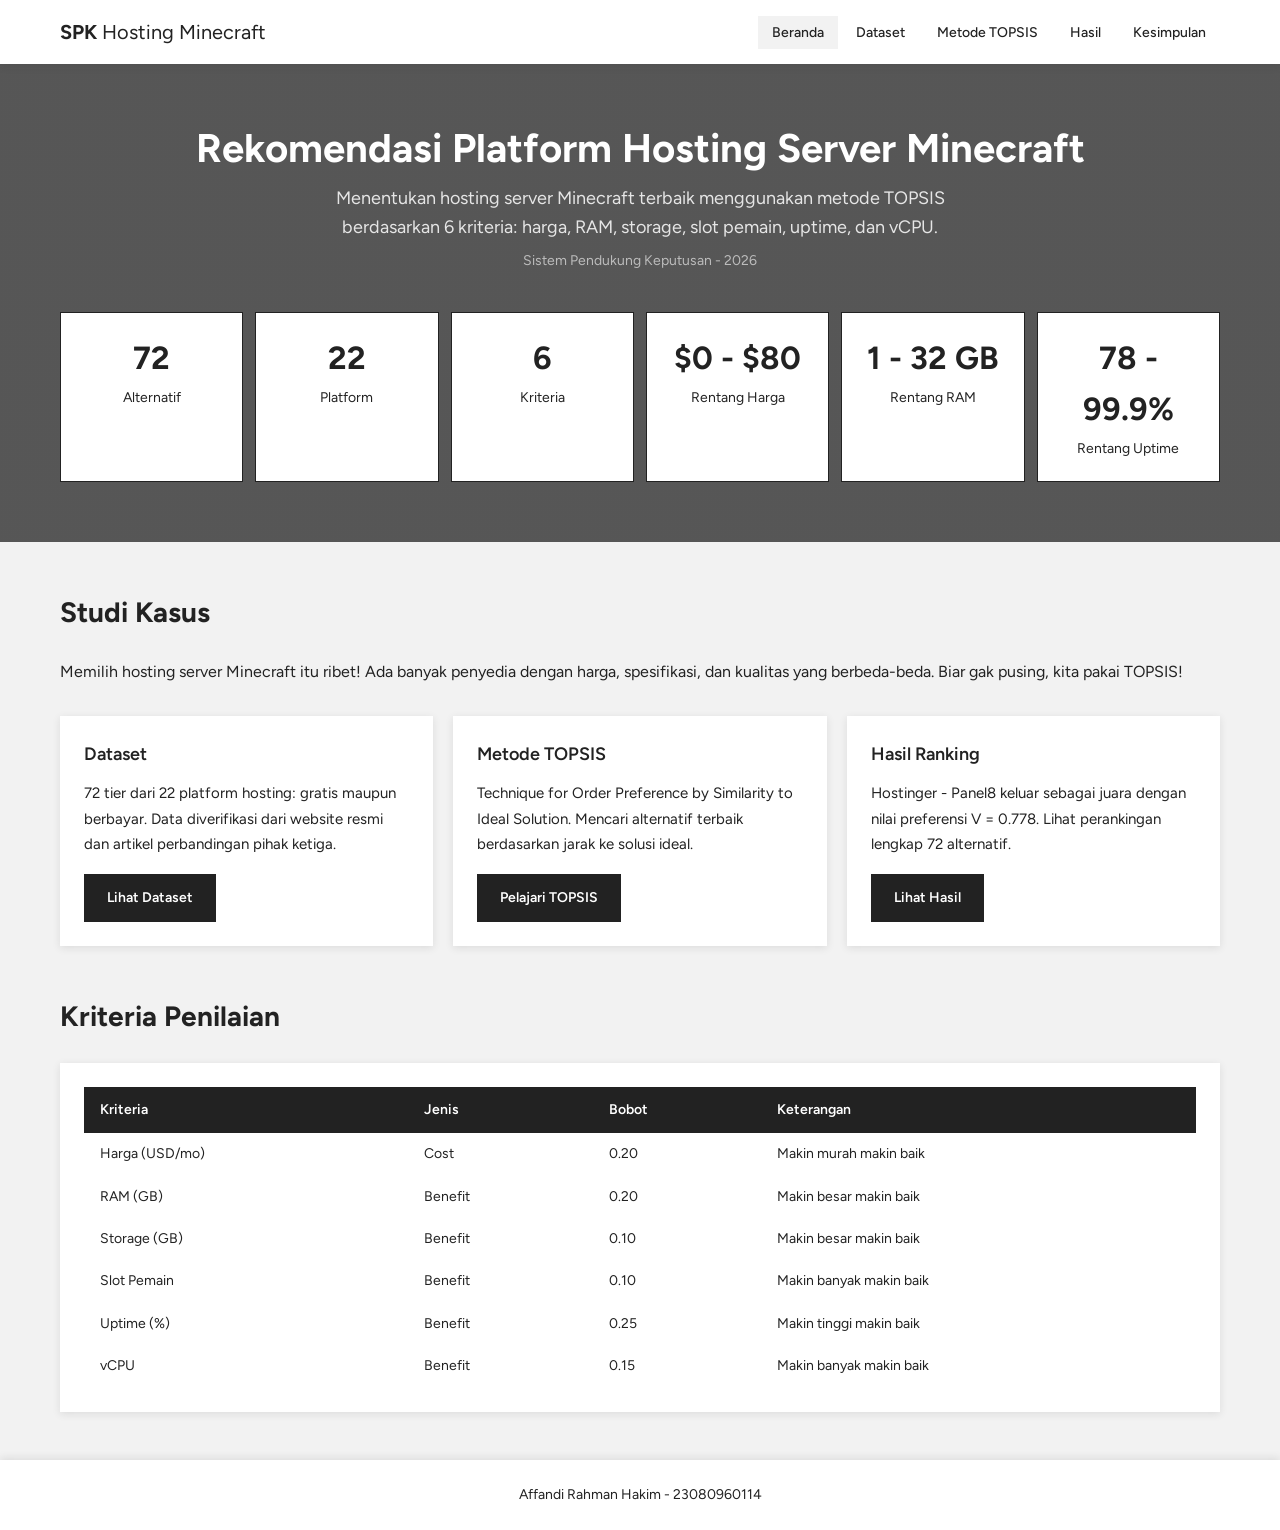
==== index.html @ 321a0ec9 "Move Web/* to repo root for GitHub Pages" ====
<!DOCTYPE html>
<html lang="id">
<head>
  <meta charset="UTF-8">
  <meta name="viewport" content="width=device-width, initial-scale=1.0">
  <title>SPK - Rekomendasi Hosting Minecraft</title>
  <link rel="preconnect" href="https://fonts.googleapis.com">
  <link rel="preconnect" href="https://fonts.gstatic.com" crossorigin>
  <link href="https://fonts.googleapis.com/css2?family=Figtree:wght@400;500;600;700&display=swap" rel="stylesheet">
  <link rel="stylesheet" href="css/style.css">
</head>
<body data-page="index">

<nav class="navbar">
  <div class="container">
    <a href="index.html" class="logo">SPK <span>Hosting Minecraft</span></a>
    <button class="menu-toggle" id="menuToggle">&gt;</button>
    <ul class="nav-links" id="navLinks">
      <li><a href="index.html" data-page="index">Beranda</a></li>
      <li><a href="dataset.html" data-page="dataset">Dataset</a></li>
      <li><a href="metode.html" data-page="metode">Metode TOPSIS</a></li>
      <li><a href="hasil.html" data-page="hasil">Hasil</a></li>
      <li><a href="kesimpulan.html" data-page="kesimpulan">Kesimpulan</a></li>
    </ul>
  </div>
</nav>

<section class="hero">
  <div class="container">
    <h1>Rekomendasi Platform Hosting Server Minecraft</h1>
    <p>Menentukan hosting server Minecraft terbaik menggunakan metode TOPSIS berdasarkan 6 kriteria: harga, RAM, storage, slot pemain, uptime, dan vCPU.</p>
    <div class="subtitle">Sistem Pendukung Keputusan - 2026</div>

    <div class="stats">
      <div class="stat-card">
        <span class="number">72</span>
        <span class="label">Alternatif</span>
      </div>
      <div class="stat-card">
        <span class="number">22</span>
        <span class="label">Platform</span>
      </div>
      <div class="stat-card">
        <span class="number">6</span>
        <span class="label">Kriteria</span>
      </div>
      <div class="stat-card">
        <span class="number">$0 - $80</span>
        <span class="label">Rentang Harga</span>
      </div>
      <div class="stat-card">
        <span class="number">1 - 32 GB</span>
        <span class="label">Rentang RAM</span>
      </div>
      <div class="stat-card">
        <span class="number">78 - 99.9%</span>
        <span class="label">Rentang Uptime</span>
      </div>
    </div>
  </div>
</section>

<section class="section">
  <div class="container">
    <h2 class="section-title">Studi Kasus</h2>
    <p class="section-subtitle">Memilih hosting server Minecraft itu ribet! Ada banyak penyedia dengan harga, spesifikasi, dan kualitas yang berbeda-beda. Biar gak pusing, kita pakai TOPSIS!</p>

    <div style="display: grid; grid-template-columns: repeat(auto-fit, minmax(280px, 1fr)); gap: 20px;">
      <div class="card">
        <div class="card-body">
          <h3 class="card-title">Dataset</h3>
          <p class="desc">72 tier dari 22 platform hosting: gratis maupun berbayar. Data diverifikasi dari website resmi dan artikel perbandingan pihak ketiga.</p>
          <a href="dataset.html" class="btn btn-outline">Lihat Dataset</a>
        </div>
      </div>
      <div class="card">
        <div class="card-body">
          <h3 class="card-title">Metode TOPSIS</h3>
          <p class="desc">Technique for Order Preference by Similarity to Ideal Solution. Mencari alternatif terbaik berdasarkan jarak ke solusi ideal.</p>
          <a href="metode.html" class="btn btn-outline">Pelajari TOPSIS</a>
        </div>
      </div>
      <div class="card">
        <div class="card-body">
          <h3 class="card-title">Hasil Ranking</h3>
          <p class="desc">Hostinger - Panel8 keluar sebagai juara dengan nilai preferensi V = 0.778. Lihat perankingan lengkap 72 alternatif.</p>
          <a href="hasil.html" class="btn btn-outline">Lihat Hasil</a>
        </div>
      </div>
    </div>
  </div>
</section>

<section class="section" style="padding-top: 0;">
  <div class="container">
    <h2 class="section-title">Kriteria Penilaian</h2>
    <div class="card">
      <div class="card-body">
        <div style="overflow-x: auto;">
          <table>
            <thead>
              <tr>
                <th>Kriteria</th>
                <th>Jenis</th>
                <th>Bobot</th>
                <th>Keterangan</th>
              </tr>
            </thead>
            <tbody>
              <tr><td>Harga (USD/mo)</td><td>Cost</td><td>0.20</td><td>Makin murah makin baik</td></tr>
              <tr><td>RAM (GB)</td><td>Benefit</td><td>0.20</td><td>Makin besar makin baik</td></tr>
              <tr><td>Storage (GB)</td><td>Benefit</td><td>0.10</td><td>Makin besar makin baik</td></tr>
              <tr><td>Slot Pemain</td><td>Benefit</td><td>0.10</td><td>Makin banyak makin baik</td></tr>
              <tr><td>Uptime (%)</td><td>Benefit</td><td>0.25</td><td>Makin tinggi makin baik</td></tr>
              <tr><td>vCPU</td><td>Benefit</td><td>0.15</td><td>Makin banyak makin baik</td></tr>
            </tbody>
          </table>
        </div>
      </div>
    </div>
  </div>
</section>

<footer class="footer">
  <div class="container">
    Affandi Rahman Hakim - 23080960114
  </div>
</footer>

<script src="js/data.js"></script>
<script src="js/topsis.js"></script>
<script src="js/main.js"></script>
</body>
</html>
---- css/style.css ----
* {
  margin: 0;
  padding: 0;
  box-sizing: border-box;
}

body {
  font-family: 'Figtree', sans-serif;
  background: #F2F2F2;
  color: #222222;
  line-height: 1.6;
  min-height: 100vh;
  display: flex;
  flex-direction: column;
}

.container {
  max-width: 1200px;
  margin: 0 auto;
  padding: 0 20px;
  width: 100%;
}

/* Navbar */
.navbar {
  background: #FFFFFF;
  box-shadow: 0 2px 8px rgba(34, 34, 34, 0.12);
  position: sticky;
  top: 0;
  z-index: 100;
}

.navbar .container {
  display: flex;
  align-items: center;
  justify-content: space-between;
  height: 64px;
}

.navbar .logo {
  font-size: 20px;
  font-weight: 700;
  color: #222222;
  text-decoration: none;
}

.navbar .logo span {
  font-weight: 400;
  color: #222222;
}

.nav-links {
  display: flex;
  gap: 4px;
  list-style: none;
}

.nav-links a {
  text-decoration: none;
  color: #222222;
  font-size: 14px;
  font-weight: 500;
  padding: 8px 14px;
  transition: all 0.2s;
}

.nav-links a:hover,
.nav-links a.active {
  background: #F2F2F2;
}

.menu-toggle {
  display: none;
  background: none;
  border: 1px solid #222222;
  font-size: 20px;
  color: #222222;
  cursor: pointer;
  padding: 4px 10px;
}

/* Hero */
.hero {
  background: linear-gradient(rgba(34, 34, 34, 0.75), rgba(34, 34, 34, 0.75)), url('banner.png') center / cover no-repeat;
  color: #FFFFFF;
  padding: 60px 0;
  text-align: center;
}

.hero h1 {
  font-size: 40px;
  font-weight: 700;
  margin-bottom: 12px;
  line-height: 1.2;
}

.hero p {
  font-size: 18px;
  opacity: 0.85;
  max-width: 700px;
  margin: 0 auto;
}

.hero .subtitle {
  font-size: 14px;
  opacity: 0.6;
  margin-top: 8px;
}

/* Stats */
.stats {
  display: grid;
  grid-template-columns: repeat(auto-fit, minmax(140px, 1fr));
  gap: 12px;
  margin-top: 40px;
}

.stat-card {
  background: #FFFFFF;
  color: #222222;
  padding: 20px 12px;
  text-align: center;
  border: 1px solid #222222;
}

.stat-card .number {
  font-size: 32px;
  font-weight: 700;
  display: block;
}

.stat-card .label {
  font-size: 14px;
  color: #222222;
  margin-top: 4px;
}

/* Section */
.section {
  padding: 48px 0;
}

.section-title {
  font-size: 28px;
  font-weight: 700;
  margin-bottom: 24px;
  color: #222222;
}

.section-subtitle {
  font-size: 16px;
  color: #222222;
  margin-bottom: 32px;
}

/* Card */
.card {
  background: #FFFFFF;
  box-shadow: 0 2px 8px rgba(34, 34, 34, 0.1);
}

.card-body {
  padding: 24px;
}

.card-title {
  font-size: 18px;
  font-weight: 600;
  margin-bottom: 12px;
}

/* Table */
.table-wrapper {
  overflow-x: auto;
  background: #FFFFFF;
  box-shadow: 0 2px 8px rgba(34, 34, 34, 0.1);
}

table {
  width: 100%;
  border-collapse: collapse;
  font-size: 14px;
}

thead {
  background: #222222;
  color: #FFFFFF;
}

th {
  padding: 12px 16px;
  text-align: left;
  font-weight: 600;
  white-space: nowrap;
  cursor: pointer;
  user-select: none;
  position: relative;
}

th .sort-icon {
  margin-left: 4px;
  opacity: 0.5;
}

th.sorted .sort-icon {
  opacity: 1;
}

td {
  padding: 10px 16px;
}

/* Search */
.search-bar {
  display: flex;
  gap: 12px;
  margin-bottom: 16px;
  flex-wrap: wrap;
}

.search-bar input {
  flex: 1;
  min-width: 200px;
  padding: 10px 16px;
  font-family: 'Figtree', sans-serif;
  font-size: 14px;
  outline: none;
  background: #FFFFFF;
  color: #222222;
  box-shadow: 0 2px 8px rgba(34, 34, 34, 0.1);
}

.search-bar input:focus {
  box-shadow: 0 2px 12px rgba(34, 34, 34, 0.2);
}



/* Buttons */
.btn {
  display: inline-block;
  padding: 10px 20px;
  font-family: 'Figtree', sans-serif;
  font-size: 14px;
  font-weight: 600;
  text-decoration: none;
  cursor: pointer;
  background: #222222;
  color: #FFFFFF;
  border: 3px solid #222222;
  transition: all 0.2s;
}

.btn:hover {
  background: #FFFFFF;
  color: #222222;
}

.btn-sm {
  padding: 6px 12px;
  font-size: 12px;
}

.btn-outline {
  background: #222222;
  color: #FFFFFF;
  border: 3px solid #222222;
}

.btn-outline:hover {
  background: #FFFFFF;
  color: #222222;
}

.btn-visit {
  background: #222222;
  color: #FFFFFF;
  padding: 6px 12px;
  font-size: 12px;
  text-decoration: none;
  font-weight: 600;
  display: inline-block;
  border: 3px solid #222222;
  transition: all 0.2s;
}

.btn-visit:hover {
  background: #FFFFFF;
  color: #222222;
}

/* Steps */
.steps {
  display: flex;
  flex-direction: column;
  gap: 16px;
}

.step {
  background: #FFFFFF;
  box-shadow: 0 2px 8px rgba(34, 34, 34, 0.1);
}

.step-header {
  display: flex;
  align-items: center;
  gap: 16px;
  padding: 20px 24px;
  cursor: pointer;
  user-select: none;
}

.step-header:hover {
  background: #F2F2F2;
}

.step-number {
  width: 36px;
  height: 36px;
  background: #222222;
  color: #FFFFFF;
  display: flex;
  align-items: center;
  justify-content: center;
  font-weight: 700;
  font-size: 16px;
  flex-shrink: 0;
}

.step-title {
  font-size: 18px;
  font-weight: 600;
  flex: 1;
}

.step-toggle {
  width: 14px;
  height: 14px;
  background: #222222;
  flex-shrink: 0;
  transition: background 0.3s;
}

.step.open .step-toggle {
  background: #999999;
}

.step-body {
  padding: 0 24px 24px;
  display: none;
  border-top: 1px solid #F2F2F2;
}

.step.open .step-body {
  display: block;
}

.step-body p {
  margin-bottom: 16px;
  color: #222222;
}

/* Formula box */
.formula-box {
  background: #F2F2F2;
  border: 1px solid #222222;
  padding: 20px;
  margin-bottom: 16px;
  text-align: center;
  overflow-x: auto;
}

.formula-box .label {
  font-size: 13px;
  color: #222222;
  margin-bottom: 8px;
  font-weight: 500;
}

/* Explain box */
.explain-box {
  background: #FFFFFF;
  border: 1px solid #222222;
  padding: 20px;
  margin-bottom: 16px;
  font-size: 14px;
  line-height: 1.7;
}

.explain-box .label {
  font-size: 13px;
  color: #222222;
  margin-bottom: 8px;
  font-weight: 500;
}

.explain-box p {
  margin-bottom: 0;
}

/* Table mini */
.table-mini {
  margin-bottom: 16px;
}

.table-mini table {
  font-size: 13px;
}

.table-mini th {
  padding: 8px 12px;
}

.table-mini td {
  padding: 6px 12px;
}

/* Description text */
.desc {
  font-size: 15px;
  line-height: 1.7;
  color: #222222;
  margin-bottom: 16px;
}

/* Rank highlight */
.rank-first td {
  background: #F2F2F2;
  font-weight: 700;
}

/* Footer */
.footer {
  background: #FFFFFF;
  box-shadow: 0 -2px 8px rgba(34, 34, 34, 0.1);
  padding: 24px 0;
  text-align: center;
  font-size: 14px;
  color: #222222;
  margin-top: auto;
}

/* Back link */
.back-link {
  display: inline-block;
  padding: 10px 20px;
  font-family: 'Figtree', sans-serif;
  font-size: 14px;
  font-weight: 600;
  text-decoration: none;
  cursor: pointer;
  background: #222222;
  color: #FFFFFF;
  border: 3px solid #222222;
  margin-bottom: 24px;
  transition: all 0.2s;
}

.back-link:hover {
  background: #FFFFFF;
  color: #222222;
}

/* Responsive */
@media (max-width: 768px) {
  .navbar .container {
    height: 56px;
  }

  .nav-links {
    display: none;
    position: absolute;
    top: 56px;
    left: 0;
    right: 0;
    background: #FFFFFF;
    flex-direction: column;
    padding: 8px;
    box-shadow: 0 4px 8px rgba(34, 34, 34, 0.1);
  }

  .nav-links.open {
    display: flex;
  }

  .menu-toggle {
    display: block;
  }

  .hero h1 {
    font-size: 28px;
  }

  .hero p {
    font-size: 16px;
  }

  .stats {
    grid-template-columns: repeat(2, 1fr);
  }

  .section-title {
    font-size: 22px;
  }

  .step-header {
    padding: 16px;
  }

  .step-title {
    font-size: 15px;
  }

  .step-body {
    padding: 0 16px 16px;
  }
}

/* Utility */
.text-center { text-align: center; }
.mt-8 { margin-top: 8px; }
.mt-16 { margin-top: 16px; }
.mt-24 { margin-top: 24px; }
.mt-32 { margin-top: 32px; }
.mb-16 { margin-bottom: 16px; }
.mb-24 { margin-bottom: 24px; }
.flex { display: flex; }
.flex-wrap { flex-wrap: wrap; }
.items-center { align-items: center; }
.justify-between { justify-content: space-between; }

/* info banner */
.info-banner {
  background: #FFFFFF;
  box-shadow: 0 2px 8px rgba(34, 34, 34, 0.1);
  padding: 16px 20px;
  margin-bottom: 24px;
  font-size: 14px;
  color: #222222;
}

/* Result highlight */
.result-highlight {
  background: #222222;
  color: #FFFFFF;
  padding: 32px;
  text-align: center;
  margin-bottom: 24px;
}

.result-highlight h2 {
  font-size: 24px;
  margin-bottom: 8px;
}

.result-highlight .big {
  font-size: 48px;
  font-weight: 700;
}

.result-highlight .sub {
  font-size: 16px;
  opacity: 0.85;
}

/* Chart container */
.chart-container {
  background: #FFFFFF;
  border: 1px solid #222222;
  padding: 24px;
  margin-bottom: 32px;
}
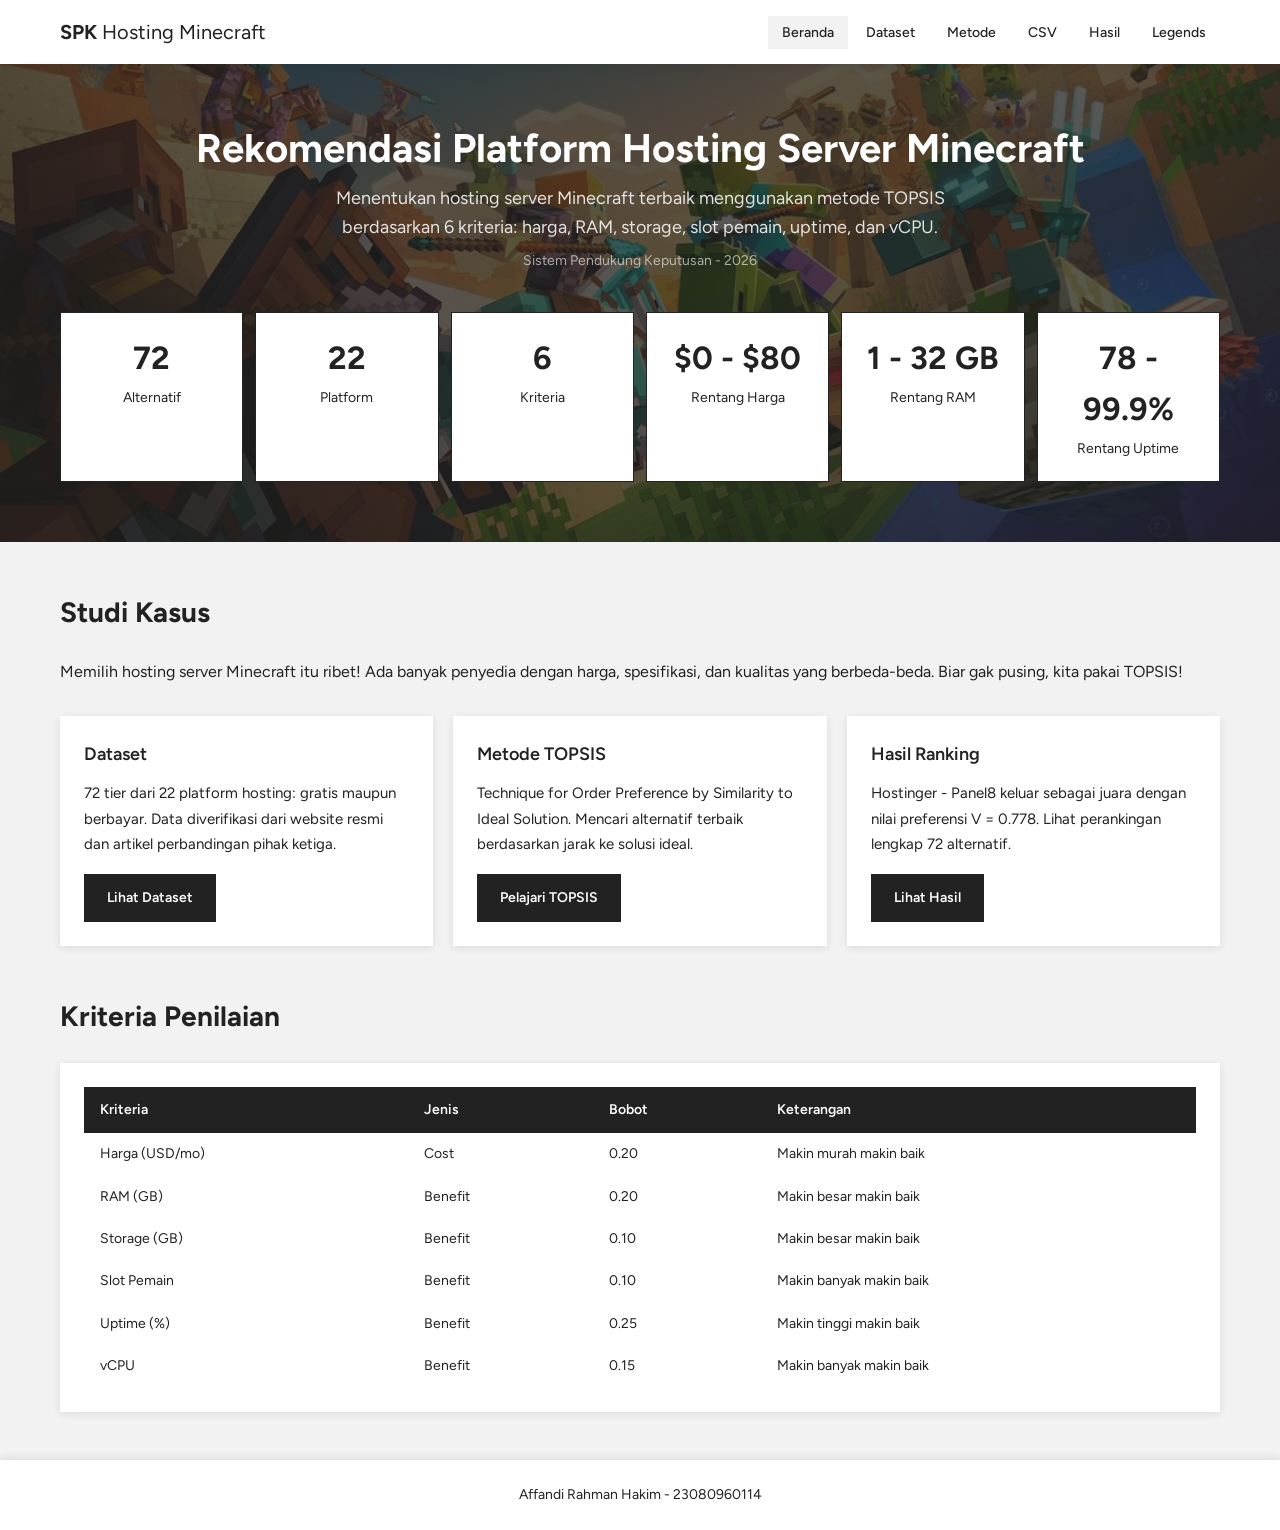
==== commit 3e09ec72: "Add csv.html, navbar update, TOPSIS steps 3-7 scripts, Legends naming in docx" ====
--- a/index.html
+++ b/index.html
@@ -18,9 +18,10 @@
     <ul class="nav-links" id="navLinks">
       <li><a href="index.html" data-page="index">Beranda</a></li>
       <li><a href="dataset.html" data-page="dataset">Dataset</a></li>
-      <li><a href="metode.html" data-page="metode">Metode TOPSIS</a></li>
+      <li><a href="metode.html" data-page="metode">Metode</a></li>
+      <li><a href="csv.html" data-page="csv">CSV</a></li>
       <li><a href="hasil.html" data-page="hasil">Hasil</a></li>
-      <li><a href="kesimpulan.html" data-page="kesimpulan">Kesimpulan</a></li>
+      <li><a href="legends.html" data-page="legends">Legends</a></li>
     </ul>
   </div>
 </nav>
--- a/css/style.css
+++ b/css/style.css
@@ -81,7 +81,7 @@
 
 /* Hero */
 .hero {
-  background: linear-gradient(rgba(34, 34, 34, 0.75), rgba(34, 34, 34, 0.75)), url('banner.png') center / cover no-repeat;
+  background: linear-gradient(rgba(34, 34, 34, 0.75), rgba(34, 34, 34, 0.75)), url('../banner.png') center / cover no-repeat;
   color: #FFFFFF;
   padding: 60px 0;
   text-align: center;
